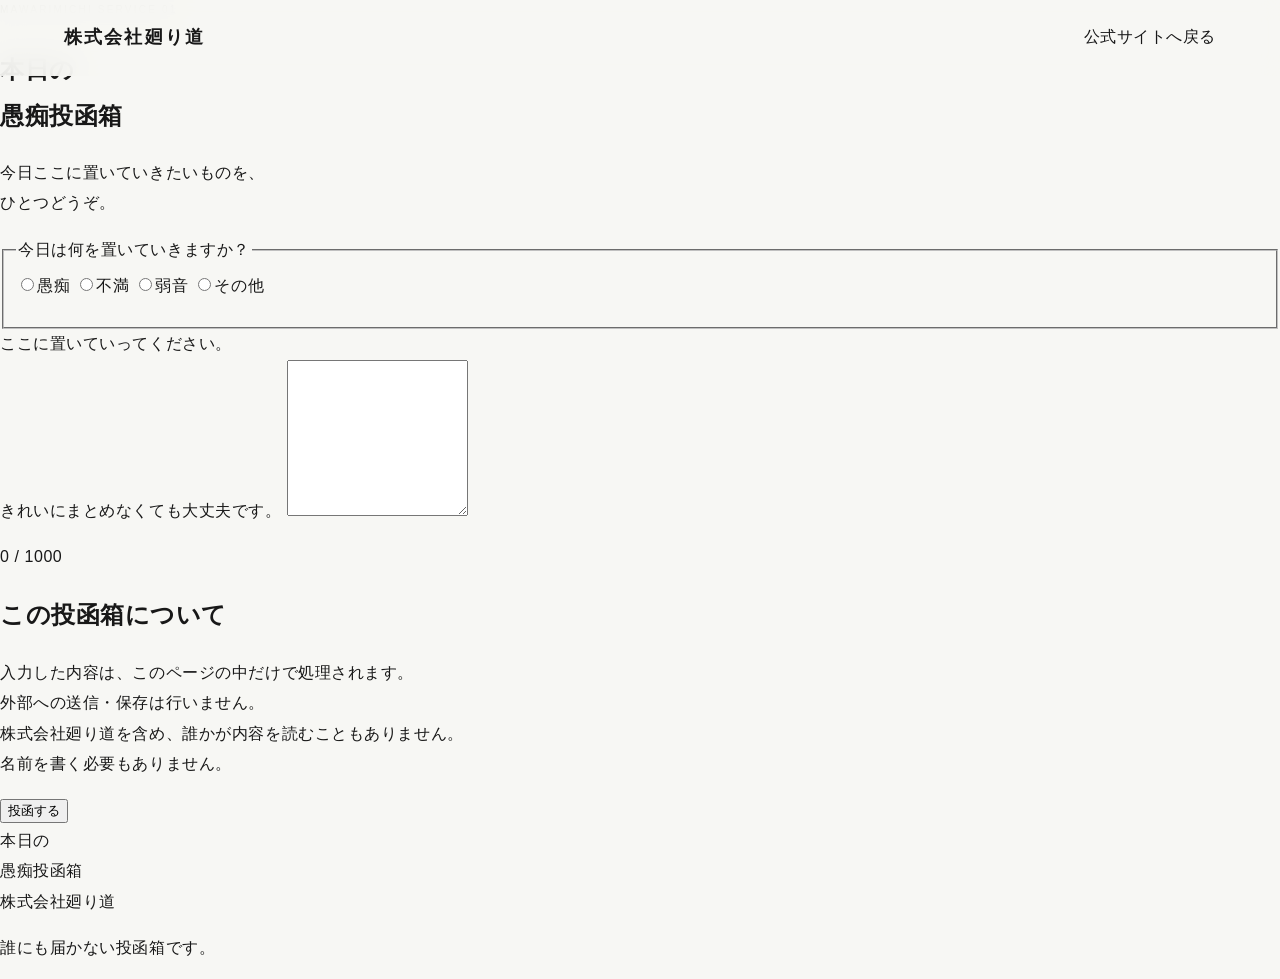
==== service/guchi-box/index.html @ 0e6202a9 "Add guchi box service page" ====
<!doctype html>
<html lang="ja">
<head>
  <meta charset="utf-8">
  <meta name="viewport" content="width=device-width,initial-scale=1">
  <meta name="description" content="愚痴、不満、弱音。誰にも読まれない場所へ、置いていくための投函箱です。">
  <title>本日の愚痴投函箱｜株式会社廻り道</title>
  <link rel="stylesheet" href="../../assets/css/style.css">
  <link rel="stylesheet" href="./guchi-box.css">
  <script src="./guchi-box.js" defer></script>
</head>
<body class="guchi-page">
<header class="site-header guchi-header">
  <a class="brand" href="../../">株式会社廻り道</a>
  <a class="back-link" href="../../#service">公式サイトへ戻る</a>
</header>
<main id="top">
  <section class="guchi-hero">
    <p class="eyebrow">MAWARIMICHI SERVICE 01</p>
    <h1>本日の<br>愚痴投函箱</h1>
    <p class="guchi-lead">今日ここに置いていきたいものを、<br>ひとつどうぞ。</p>
  </section>

  <section class="guchi-form-section" aria-labelledby="form-title">
    <form id="guchi-form" novalidate>
      <fieldset class="kind-fieldset">
        <legend id="form-title">今日は何を置いていきますか？</legend>
        <div class="kind-options">
          <label><input type="radio" name="kind" value="愚痴"><span>愚痴</span></label>
          <label><input type="radio" name="kind" value="不満"><span>不満</span></label>
          <label><input type="radio" name="kind" value="弱音"><span>弱音</span></label>
          <label><input type="radio" name="kind" value="その他"><span>その他</span></label>
        </div>
        <p class="field-error" id="kind-error" aria-live="polite"></p>
      </fieldset>

      <div class="other-field" id="other-field" hidden>
        <label for="other-text">何を置いていきますか？</label>
        <input id="other-text" name="other" type="text" maxlength="80" autocomplete="off">
        <p class="field-error" id="other-error" aria-live="polite"></p>
      </div>

      <div class="detail-field">
        <label for="detail">ここに置いていってください。<br><span>きれいにまとめなくても大丈夫です。</span></label>
        <textarea id="detail" name="detail" maxlength="1000" rows="10" autocomplete="off"></textarea>
        <div class="detail-meta"><p class="field-error" id="detail-error" aria-live="polite"></p><span id="char-count" aria-live="polite">0 / 1000</span></div>
      </div>

      <aside class="privacy-note" aria-label="入力内容について">
        <h2>この投函箱について</h2>
        <p>入力した内容は、このページの中だけで処理されます。<br>外部への送信・保存は行いません。<br>株式会社廻り道を含め、誰かが内容を読むこともありません。<br>名前を書く必要もありません。</p>
      </aside>

      <button class="post-button" type="submit">投函する</button>
    </form>
  </section>

  <section class="drop-stage" id="drop-stage" aria-hidden="true">
    <div class="paper" aria-hidden="true"><span></span><span></span><span></span></div>
    <div class="postbox" aria-hidden="true"><div class="slot"></div><div class="box-label">本日の<br>愚痴投函箱</div></div>
  </section>
</main>

<div class="receipt" id="receipt" role="dialog" aria-modal="true" aria-labelledby="receipt-title" hidden>
  <div class="receipt-panel">
    <p class="eyebrow">RECEIVED</p>
    <h2 id="receipt-title">投函ありがとうございました。</h2>
    <div class="receipt-copy">
      <p>あなたがここに置いていったものは、これでおしまいです。</p>
      <p>入力した内容はどこにも送信されず、保存もされません。<br>株式会社廻り道を含め、誰かが読むこともありません。</p>
      <p>解決しなくても、前向きにならなくても構いません。<br>とりあえず今日は、ここに置いていってください。</p>
      <p>また何か溜まったら、いつでもどうぞ。</p>
    </div>
    <button id="close-receipt" class="close-button" type="button">閉じる</button>
  </div>
</div>

<footer class="guchi-footer"><a href="../../">株式会社廻り道</a><p>誰にも届かない投函箱です。</p></footer>
</body>
</html>
---- assets/css/style.css ----
:root{--bg:#f7f7f4;--ink:#181818;--muted:#74746f;--line:#d8d8d2;--paper:#fff;--max:1180px}*{box-sizing:border-box}html{scroll-behavior:smooth}body{margin:0;background:var(--bg);color:var(--ink);font-family:-apple-system,BlinkMacSystemFont,"Hiragino Kaku Gothic ProN","Hiragino Sans","Yu Gothic",Meiryo,sans-serif;line-height:1.9;letter-spacing:.035em}a{color:inherit;text-decoration:none}.sr-only{position:absolute;width:1px;height:1px;padding:0;margin:-1px;overflow:hidden;clip:rect(0,0,0,0);white-space:nowrap;border:0}.site-header{height:76px;display:flex;align-items:center;justify-content:space-between;padding:0 clamp(24px,5vw,72px);position:fixed;inset:0 0 auto;z-index:20;background:rgba(247,247,244,.92);backdrop-filter:blur(12px);border-bottom:1px solid transparent;transition:border-color .25s}.site-header.scrolled{border-color:var(--line)}.brand{font-family:"Yu Mincho","Hiragino Mincho ProN",serif;font-size:18px;font-weight:700;letter-spacing:.12em}.site-nav{display:flex;gap:34px;font-size:11px;letter-spacing:.16em}.site-nav a{position:relative}.site-nav a:after{content:"";position:absolute;left:0;right:100%;bottom:-6px;height:1px;background:var(--ink);transition:right .2s}.site-nav a:hover:after{right:0}.menu-button{display:none;background:none;border:0;padding:8px}.menu-button>span:not(.sr-only){display:block;width:24px;height:1px;background:var(--ink);margin:5px 0}.section{max-width:var(--max);margin:auto;padding:120px clamp(24px,5vw,72px)}.hero{max-width:none;min-height:100svh;display:flex;align-items:center;position:relative;padding-top:130px}.hero-inner{width:min(980px,100%);margin:auto}.eyebrow{font-size:10px;letter-spacing:.22em;color:var(--muted);margin:0 0 28px}.hero h1{font-family:"Yu Mincho","Hiragino Mincho ProN",serif;font-size:clamp(42px,7.2vw,96px);line-height:1.35;letter-spacing:.04em;font-weight:500;margin:0}.hero-copy{max-width:650px;margin:48px 0 0 auto;font-size:clamp(14px,1.4vw,17px);line-height:2.2}.scroll-note{position:absolute;bottom:28px;left:clamp(24px,5vw,72px);font-size:9px;letter-spacing:.2em;display:flex;align-items:center;gap:12px}.scroll-note span{width:64px;height:1px;background:var(--ink)}.section-label{font-size:10px;letter-spacing:.18em;color:var(--muted);padding-bottom:26px;border-bottom:1px solid var(--line);margin-bottom:64px}.section-grid{display:grid;grid-template-columns:1fr 1.45fr;gap:8vw}.section h2{font-family:"Yu Mincho","Hiragino Mincho ProN",serif;font-size:clamp(28px,3.4vw,46px);font-weight:500;line-height:1.5;margin:0}.prose{font-size:15px}.prose p{margin:0 0 28px}.business{padding-top:150px}.section-heading{display:flex;justify-content:space-between;gap:50px;margin-bottom:70px}.section-heading>p{max-width:480px;margin:10px 0;color:var(--muted);font-size:14px}.business-list{border-top:1px solid var(--line)}.business-list article{display:grid;grid-template-columns:60px 1fr 1.4fr;gap:24px;align-items:baseline;padding:32px 0;border-bottom:1px solid var(--line)}.business-list span{font-size:10px;color:var(--muted)}.business-list h3{font-size:17px;letter-spacing:.14em;margin:0}.business-list p{margin:0;font-size:13px;color:var(--muted)}.policy{margin-top:80px;background:var(--ink);color:var(--bg);max-width:none;padding-left:max(clamp(24px,5vw,72px),calc((100vw - var(--max))/2 + 72px));padding-right:max(clamp(24px,5vw,72px),calc((100vw - var(--max))/2 + 72px))}.policy .section-label{color:#999;border-color:#444}.policy-note{color:#aaa;font-size:13px;max-width:360px;margin-top:28px}.principles{list-style:none;margin:0;padding:0}.principles li{font-family:"Yu Mincho","Hiragino Mincho ProN",serif;font-size:clamp(24px,3vw,38px);padding:22px 0;border-bottom:1px solid #444}.principles li:first-child{border-top:1px solid #444}.principles span{font-family:inherit;font-size:10px;color:#999;margin-right:24px}.coming{padding:60px 0 20px;max-width:760px}.coming h2{font-size:clamp(38px,6vw,72px)}.coming>p:last-child{color:var(--muted);margin-top:38px;font-size:14px}.news-list article{display:grid;grid-template-columns:120px 1fr;gap:20px;padding:22px 0;border-bottom:1px solid var(--line)}.news-list article:first-child{border-top:1px solid var(--line)}.news-list time{font-size:11px;color:var(--muted)}.news-list p{margin:0;font-size:14px}.company-kana{font-size:11px;color:var(--muted);margin-top:16px}.company-table{margin:0}.company-table div{display:grid;grid-template-columns:120px 1fr;padding:18px 0;border-bottom:1px solid var(--line);font-size:13px}.company-table div:first-child{border-top:1px solid var(--line)}.company-table dt{color:var(--muted)}.company-table dd{margin:0}.site-footer{max-width:var(--max);margin:70px auto 0;padding:60px clamp(24px,5vw,72px) 36px;border-top:1px solid var(--line);display:grid;grid-template-columns:1fr auto;gap:30px;align-items:end}.footer-brand{font-family:"Yu Mincho","Hiragino Mincho ProN",serif;font-size:20px;font-weight:700;letter-spacing:.1em}.fiction-note{grid-column:1/-1;font-size:10px;color:var(--muted);margin:35px 0 0}.copyright{font-size:10px;color:var(--muted);margin:0;grid-column:2;grid-row:1}
.mobile-break,.message-mobile-break,.company-mobile-break{display:none}@media(max-width:720px){.mobile-break,.message-mobile-break,.company-mobile-break{display:block}.site-header{height:66px;padding:0 22px}.brand{font-size:15px}.menu-button{display:block;z-index:22}.site-nav{position:fixed;inset:0;background:var(--bg);display:flex;flex-direction:column;justify-content:center;align-items:center;gap:30px;font-size:14px;visibility:hidden;opacity:0;transition:.25s}.site-nav.open{visibility:visible;opacity:1}.menu-button.open>span:nth-child(1){transform:translateY(6px) rotate(45deg)}.menu-button.open>span:nth-child(2){opacity:0}.menu-button.open>span:nth-child(3){transform:translateY(-6px) rotate(-45deg)}.menu-button>span{transition:.2s}.section{padding:86px 24px}.hero{padding-top:100px;min-height:100svh}.hero h1{font-size:clamp(34px,9.6vw,49px);line-height:1.45;white-space:nowrap}.hero-copy{margin-top:38px;font-size:13px;line-height:2}.scroll-note{left:24px}.section-label{margin-bottom:44px}.section-grid{grid-template-columns:1fr;gap:45px}.section-heading{display:block;margin-bottom:46px}.section-heading>p{margin-top:24px}.business-list article{grid-template-columns:38px 1fr;gap:12px;padding:26px 0}.business-list article p{grid-column:2}.policy{margin-top:30px;padding:86px 24px}.principles li{font-size:25px}.coming{padding-top:30px}.coming h2{font-size:40px}.news-list article{grid-template-columns:1fr;gap:5px}.company-table div{grid-template-columns:95px 1fr;gap:12px}.site-footer{margin-top:30px;padding:45px 24px 28px;display:block}.copyright{margin-top:38px}.fiction-note{margin-top:35px}}

/* Landscape/tablet: preserve typography and whitespace, give copy more horizontal room. */
@media (orientation:landscape) and (min-width:721px) and (max-width:1200px){
  .landscape-keep{white-space:nowrap}
  .section-grid{grid-template-columns:.72fr 1.73fr;gap:5vw}
  .section-heading{display:grid;grid-template-columns:.72fr 1.73fr;gap:5vw}
  .section-heading>p{max-width:none}
  .business-list article{grid-template-columns:60px .72fr 1.73fr;gap:24px}
  .news-list article{grid-template-columns:150px 1fr}
  .company-table div{grid-template-columns:145px 1fr}
}
@media(prefers-reduced-motion:reduce){html{scroll-behavior:auto}*,*:before,*:after{transition:none!important}}
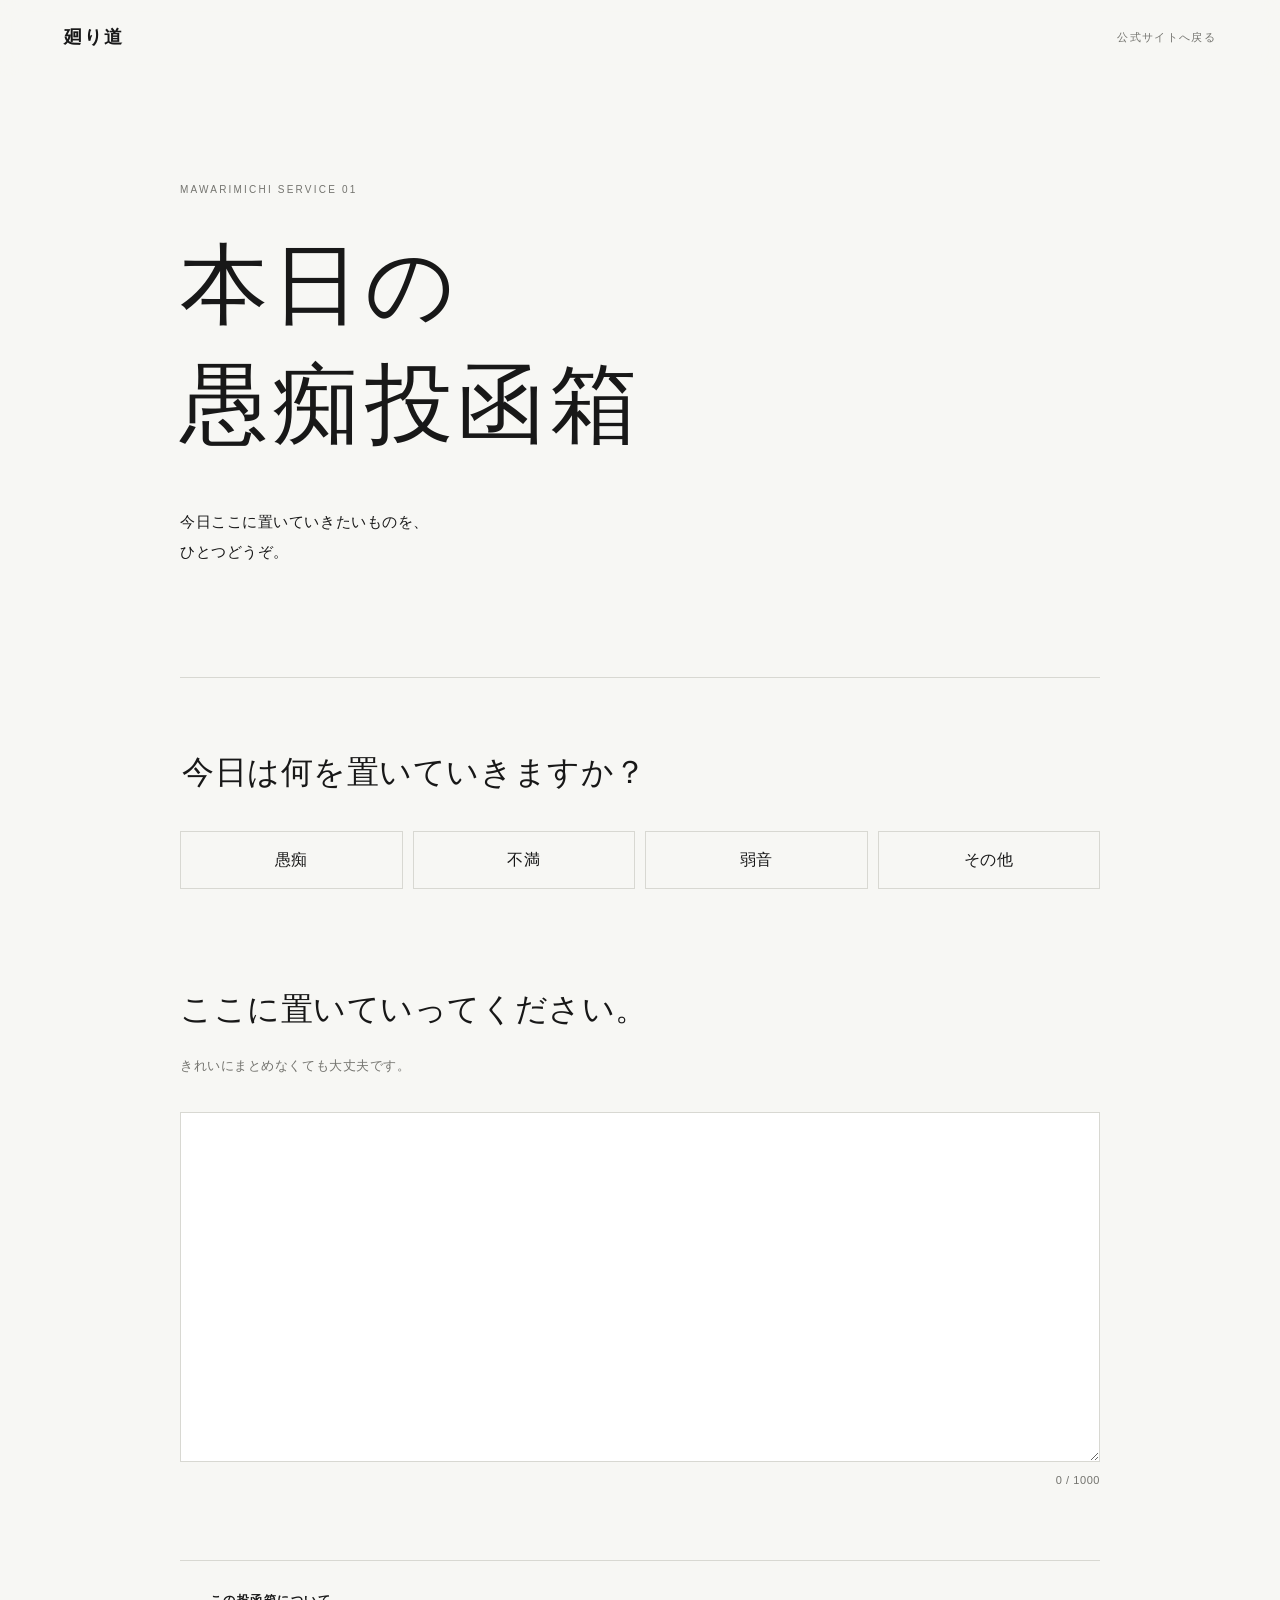
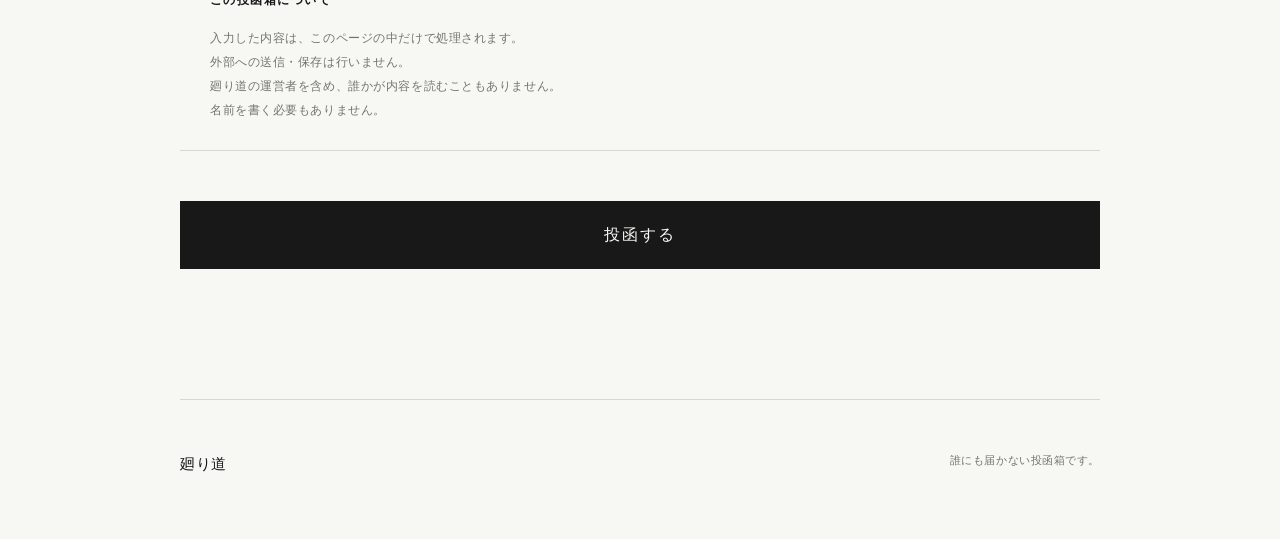
==== commit a9c526ee: "Remove corporate wording from public site" ====
--- a/service/guchi-box/index.html
+++ b/service/guchi-box/index.html
@@ -4,14 +4,14 @@
   <meta charset="utf-8">
   <meta name="viewport" content="width=device-width,initial-scale=1">
   <meta name="description" content="愚痴、不満、弱音。誰にも読まれない場所へ、置いていくための投函箱です。">
-  <title>本日の愚痴投函箱｜株式会社廻り道</title>
+  <title>本日の愚痴投函箱｜廻り道</title>
   <link rel="stylesheet" href="../../assets/css/style.css">
   <link rel="stylesheet" href="./guchi-box.css">
   <script src="./guchi-box.js" defer></script>
 </head>
 <body class="guchi-page">
 <header class="site-header guchi-header">
-  <a class="brand" href="../../">株式会社廻り道</a>
+  <a class="brand" href="../../">廻り道</a>
   <a class="back-link" href="../../#service">公式サイトへ戻る</a>
 </header>
 <main id="top">
@@ -48,7 +48,7 @@
 
       <aside class="privacy-note" aria-label="入力内容について">
         <h2>この投函箱について</h2>
-        <p>入力した内容は、このページの中だけで処理されます。<br>外部への送信・保存は行いません。<br>株式会社廻り道を含め、誰かが内容を読むこともありません。<br>名前を書く必要もありません。</p>
+        <p>入力した内容は、このページの中だけで処理されます。<br>外部への送信・保存は行いません。<br>廻り道の運営者を含め、誰かが内容を読むこともありません。<br>名前を書く必要もありません。</p>
       </aside>
 
       <button class="post-button" type="submit">投函する</button>
@@ -67,7 +67,7 @@
     <h2 id="receipt-title">投函ありがとうございました。</h2>
     <div class="receipt-copy">
       <p>あなたがここに置いていったものは、これでおしまいです。</p>
-      <p>入力した内容はどこにも送信されず、保存もされません。<br>株式会社廻り道を含め、誰かが読むこともありません。</p>
+      <p>入力した内容はどこにも送信されず、保存もされません。<br>廻り道の運営者を含め、誰かが読むこともありません。</p>
       <p>解決しなくても、前向きにならなくても構いません。<br>とりあえず今日は、ここに置いていってください。</p>
       <p>また何か溜まったら、いつでもどうぞ。</p>
     </div>
@@ -75,6 +75,6 @@
   </div>
 </div>
 
-<footer class="guchi-footer"><a href="../../">株式会社廻り道</a><p>誰にも届かない投函箱です。</p></footer>
+<footer class="guchi-footer"><a href="../../">廻り道</a><p>誰にも届かない投函箱です。</p></footer>
 </body>
 </html>
--- a/assets/css/style.css
+++ b/assets/css/style.css
@@ -11,4 +11,7 @@
   .news-list article{grid-template-columns:150px 1fr}
   .company-table div{grid-template-columns:145px 1fr}
 }
-@media(prefers-reduced-motion:reduce){html{scroll-behavior:auto}*,*:before,*:after{transition:none!important}}+@media(prefers-reduced-motion:reduce){html{scroll-behavior:auto}*,*:before,*:after{transition:none!important}}
+.service-link{display:inline-flex;align-items:center;gap:18px;margin-top:34px;padding-bottom:5px;border-bottom:1px solid var(--ink);font-size:12px;letter-spacing:.12em}.service-link span{transition:transform .2s}.service-link:hover span{transform:translateX(5px)}
+
+.service-cards{display:grid;grid-template-columns:1fr 1fr;gap:clamp(36px,7vw,90px)}.service-cards .coming{max-width:none}.service-cards .service-card+ .service-card{border-left:1px solid var(--line);padding-left:clamp(30px,5vw,65px)}@media(max-width:720px){.service-cards{grid-template-columns:1fr;gap:70px}.service-cards .service-card+ .service-card{border-left:0;border-top:1px solid var(--line);padding-left:0;padding-top:70px}}
--- a/service/guchi-box/guchi-box.css
+++ b/service/guchi-box/guchi-box.css
@@ -0,0 +1 @@
+.guchi-page{background:#f7f7f4}.guchi-header{position:absolute}.back-link{font-size:11px;letter-spacing:.12em;color:var(--muted)}.guchi-hero,.guchi-form-section,.guchi-footer{width:min(920px,calc(100% - 48px));margin:0 auto}.guchi-hero{padding:180px 0 110px}.guchi-hero h1{font-family:"Yu Mincho","Hiragino Mincho ProN",serif;font-size:clamp(48px,8vw,88px);line-height:1.35;font-weight:500;letter-spacing:.05em;margin:0}.guchi-lead{margin:42px 0 0;font-size:15px;line-height:2}.guchi-form-section{padding:0 0 130px}#guchi-form{border-top:1px solid var(--line);padding-top:70px}fieldset{border:0;padding:0;margin:0}.kind-fieldset legend,.other-field label,.detail-field>label{font-family:"Yu Mincho","Hiragino Mincho ProN",serif;font-size:clamp(23px,3vw,32px);line-height:1.55}.kind-options{display:grid;grid-template-columns:repeat(4,1fr);gap:10px;margin-top:34px}.kind-options input{position:absolute;opacity:0;pointer-events:none}.kind-options span{display:flex;align-items:center;justify-content:center;min-height:58px;border:1px solid var(--line);cursor:pointer;transition:.2s;background:transparent}.kind-options input:focus-visible+span{outline:2px solid var(--ink);outline-offset:3px}.kind-options input:checked+span{background:var(--ink);color:var(--bg);border-color:var(--ink)}.other-field,.detail-field{margin-top:70px}.other-field input{display:block;width:100%;margin-top:24px;border:0;border-bottom:1px solid var(--ink);background:transparent;border-radius:0;padding:12px 2px;font:inherit;font-size:16px}.detail-field>label span{font-family:-apple-system,BlinkMacSystemFont,"Hiragino Kaku Gothic ProN","Hiragino Sans","Yu Gothic",Meiryo,sans-serif;font-size:13px;color:var(--muted)}textarea{display:block;width:100%;margin-top:28px;min-height:280px;resize:vertical;border:1px solid var(--line);border-radius:0;background:#fff;padding:22px;font:inherit;font-size:16px;line-height:1.9;color:var(--ink)}input:focus,textarea:focus{outline:1px solid var(--ink);outline-offset:2px}.detail-meta{display:flex;justify-content:space-between;gap:20px;margin-top:8px;font-size:11px;color:var(--muted)}.field-error{min-height:1.5em;margin:8px 0 0;font-size:12px;color:#8b3d34}.privacy-note{margin-top:64px;padding:28px 30px;border-top:1px solid var(--line);border-bottom:1px solid var(--line)}.privacy-note h2{font-family:inherit;font-size:12px;letter-spacing:.12em;margin:0 0 14px}.privacy-note p{font-size:12px;line-height:2;margin:0;color:var(--muted)}.post-button,.close-button{display:block;width:100%;border:1px solid var(--ink);background:var(--ink);color:var(--bg);font:inherit;letter-spacing:.12em;padding:18px;margin-top:50px;cursor:pointer;transition:.2s}.post-button:hover,.close-button:hover{background:transparent;color:var(--ink)}.drop-stage{position:fixed;inset:0;z-index:40;background:rgba(247,247,244,.98);display:flex;align-items:center;justify-content:center;visibility:hidden;opacity:0;pointer-events:none}.drop-stage.active{visibility:visible;opacity:1}.paper{position:absolute;width:180px;height:130px;background:#fff;border:1px solid #ddd;top:24%;padding:28px 24px;box-shadow:0 8px 30px rgba(0,0,0,.04);transform-origin:center}.paper span{display:block;height:1px;background:#d8d8d2;margin:13px 0}.postbox{position:absolute;top:58%;width:240px;height:180px;border:2px solid var(--ink);background:#efefe9;display:flex;align-items:center;justify-content:center}.slot{position:absolute;top:24px;width:120px;height:7px;background:var(--ink)}.box-label{font-family:"Yu Mincho","Hiragino Mincho ProN",serif;text-align:center;line-height:1.6;margin-top:38px}.drop-stage.active .paper{animation:paper-drop 2.4s cubic-bezier(.55,.06,.68,.19) forwards}.drop-stage.active .postbox{animation:box-react .32s ease 2.35s}.receipt{position:fixed;inset:0;z-index:50;background:rgba(247,247,244,.98);overflow:auto;padding:70px 24px}.receipt-panel{width:min(680px,100%);margin:auto;padding:40px 0}.receipt-panel h2{font-family:"Yu Mincho","Hiragino Mincho ProN",serif;font-size:clamp(30px,5vw,48px);font-weight:500;line-height:1.5;margin:0}.receipt-copy{margin-top:48px}.receipt-copy p{margin:0 0 28px;font-size:14px;line-height:2}.close-button{max-width:320px;margin-top:50px}.guchi-footer{border-top:1px solid var(--line);padding:50px 0 60px;display:flex;justify-content:space-between;gap:20px;font-size:11px;color:var(--muted)}.guchi-footer a{font-family:"Yu Mincho","Hiragino Mincho ProN",serif;color:var(--ink);font-size:15px}.guchi-footer p{margin:0}@keyframes paper-drop{0%{transform:translateY(0) scale(1) rotate(0);opacity:1}30%{transform:translateY(40px) scale(.78,.45) rotate(-2deg)}70%{transform:translateY(230px) scale(.62,.32) rotate(2deg);opacity:1}100%{transform:translateY(315px) scale(.5,.2);opacity:0}}@keyframes box-react{0%,100%{transform:translateY(0)}50%{transform:translateY(6px)}}@media(max-width:720px){.receipt-panel h2{font-size:clamp(24px,7vw,30px);white-space:nowrap;letter-spacing:0}.guchi-header{padding:0 22px}.back-link{font-size:10px}.guchi-hero,.guchi-form-section,.guchi-footer{width:calc(100% - 44px)}.guchi-hero{padding:145px 0 85px}.guchi-hero h1{font-size:52px}.guchi-form-section{padding-bottom:90px}#guchi-form{padding-top:50px}.kind-options{grid-template-columns:1fr 1fr}.other-field,.detail-field{margin-top:55px}textarea{min-height:240px;padding:18px}.privacy-note{padding:24px 0}.postbox{width:210px;height:160px}.paper{width:155px;height:112px}.guchi-footer{display:block}.guchi-footer p{margin-top:12px}}@media(prefers-reduced-motion:reduce){.drop-stage.active .paper{animation:reduced-drop .25s ease forwards}.drop-stage.active .postbox{animation:none}@keyframes reduced-drop{to{opacity:0;transform:translateY(80px) scale(.8)}}}
